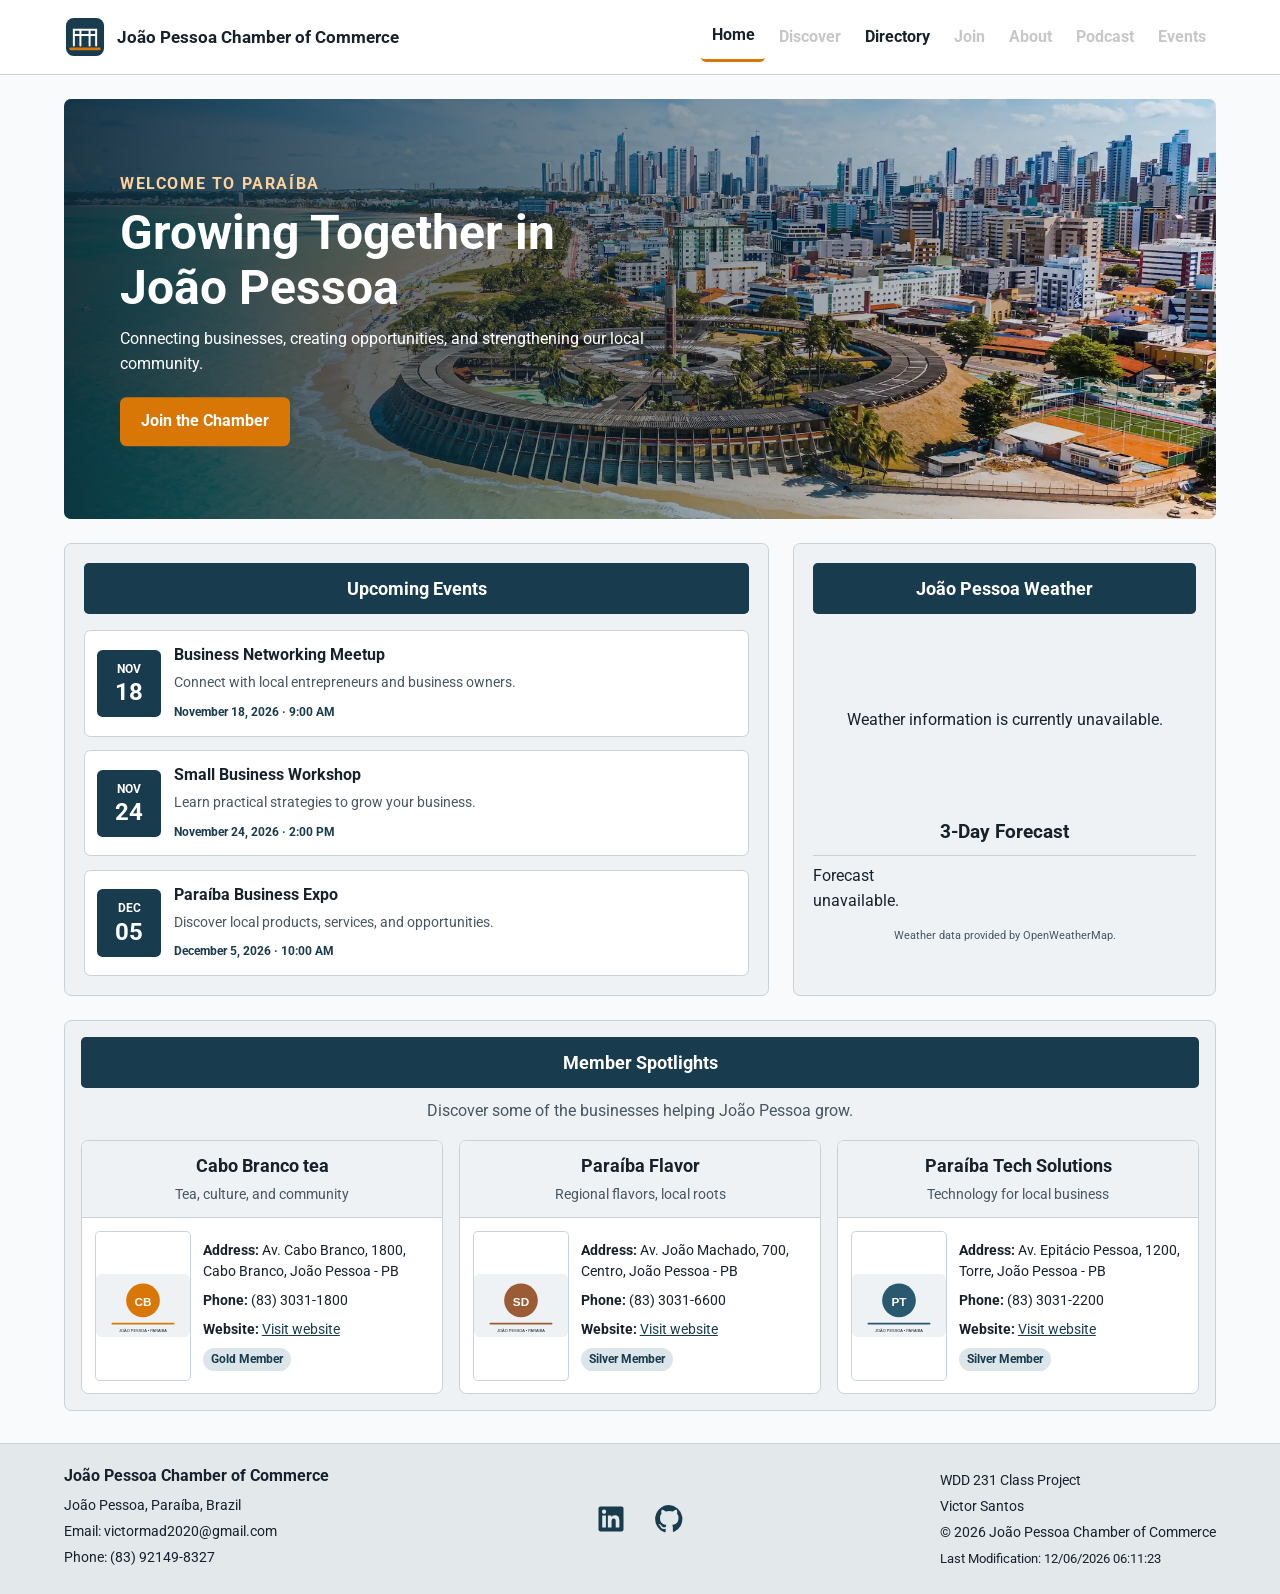
==== chamber/index.html @ 49c2b33f "Add homepage and weather functionality for João Pessoa Chamber of Commerce - Created index.html for " ====
<!DOCTYPE html>
<html lang="en">
<head>
    <meta charset="UTF-8">
    <meta name="viewport" content="width=device-width, initial-scale=1.0">

    <meta name="description" content="Welcome to the João Pessoa Chamber of Commerce. Discover local businesses, upcoming events, and opportunities to grow your business in Paraíba.">
    <meta name="author" content="Victor Santos">

    <!-- Open Graph -->
    <meta property="og:type" content="website">
    <meta property="og:title" content="Home | João Pessoa Chamber of Commerce">
    <meta property="og:description" content="Connect with local businesses and discover opportunities in João Pessoa, Paraíba.">
    <meta property="og:image" content="https://www.civitatis.com/blog/wp-content/uploads/2025/05/shutterstock_2360068173.jpg">
    <meta property="og:url" content="https://aokami-aka.github.io/wdd231/chamber/index.html">

    <title>Home | João Pessoa Chamber of Commerce</title>

    <link rel="icon" href="images/chamber-logo.svg" type="image/svg+xml">

    <link rel="preconnect" href="https://fonts.googleapis.com">
    <link rel="preconnect" href="https://fonts.gstatic.com" crossorigin>
    <link href="https://fonts.googleapis.com/css2?family=Roboto:wght@400;500;700&display=swap" rel="stylesheet">

    <link rel="stylesheet" href="styles/normalize.css">
    <link rel="stylesheet" href="styles/small.css">
    <link rel="stylesheet" href="styles/larger.css">

    <script src="scripts/navigation.js" defer></script>
    <script src="scripts/date.js" defer></script>
    <script src="scripts/home.js" defer></script>
</head>

<body>

    <header class="site-header">
        <a class="brand" href="index.html" aria-label="João Pessoa Chamber of Commerce home">
            <img src="images/chamber-logo.svg" alt="" width="48" height="48">
            <span>João Pessoa Chamber of Commerce</span>
        </a>

        <button class="menu-toggle" id="menuButton" type="button"
            aria-label="Open navigation menu"
            aria-expanded="false"
            aria-controls="primaryNav">
            <span class="menu-icon" aria-hidden="true"></span>
        </button>

        <nav class="primary-nav" id="primaryNav" aria-label="Main navigation">
            <a href="index.html" aria-current="page">Home</a>
            <a href="" style="color: var(--nolink)">Discover</a>
            <a href="directory.html">Directory</a>
            <a href="" style="color: var(--nolink)">Join</a>
            <a href="" style="color: var(--nolink)">About</a>
            <a href="" style="color: var(--nolink)">Podcast</a>
            <a href="" style="color: var(--nolink)">Events</a>
        </nav>
    </header>

    <main>

        <!-- Hero Section -->
        <section class="hero" aria-label="Welcome to João Pessoa">
            <img
                src="images/hero-image.webp"
                alt="Scenic view of João Pessoa"
                fetchpriority="high"
            >

            <div class="hero-content">
                <p class="hero-eyebrow">Welcome to Paraíba</p>
                <h1>Growing Together in João Pessoa</h1>
                <p>
                    Connecting businesses, creating opportunities,
                    and strengthening our local community.
                </p>
                <a href="join.html" class="hero-button">Join the Chamber</a>
            </div>
        </section>

        <!-- Events and Weather -->
        <div class="home-information">

            <!-- Events -->
            <section class="home-panel events-section">
                <h2 class="section-heading">Upcoming Events</h2>

                <div class="event-list">

                    <article class="event-card">
                        <div class="event-date">
                            <span>NOV</span>
                            <strong>18</strong>
                        </div>
                        <div class="event-content">
                            <h3>Business Networking Meetup</h3>
                            <p>Connect with local entrepreneurs and business owners.</p>
                            <span class="event-time">November 18, 2026 · 9:00 AM</span>
                        </div>
                    </article>

                    <article class="event-card">
                        <div class="event-date">
                            <span>NOV</span>
                            <strong>24</strong>
                        </div>
                        <div class="event-content">
                            <h3>Small Business Workshop</h3>
                            <p>Learn practical strategies to grow your business.</p>
                            <span class="event-time">November 24, 2026 · 2:00 PM</span>
                        </div>
                    </article>

                    <article class="event-card">
                        <div class="event-date">
                            <span>DEC</span>
                            <strong>05</strong>
                        </div>
                        <div class="event-content">
                            <h3>Paraíba Business Expo</h3>
                            <p>Discover local products, services, and opportunities.</p>
                            <span class="event-time">December 5, 2026 · 10:00 AM</span>
                        </div>
                    </article>

                </div>
            </section>

            <!-- Weather -->
            <section class="home-panel weather-section">
                <h2 class="section-heading">João Pessoa Weather</h2>

                <div class="current-weather" id="currentWeather">
                    <p>Loading current weather...</p>
                </div>

                <h3 class="forecast-heading">3-Day Forecast</h3>

                <div class="forecast-grid" id="weatherForecast">
                    <p>Loading forecast...</p>
                </div>

                <p class="weather-credit">
                    Weather data provided by OpenWeatherMap.
                </p>
            </section>

        </div>

        <!-- Member Spotlights -->
        <section class="spotlights-section">
            <h2 class="section-heading">Member Spotlights</h2>
            <p class="section-intro">
                Discover some of the businesses helping João Pessoa grow.
            </p>

            <div class="spotlight-grid" id="spotlightGrid">
                <p>Loading chamber members...</p>
            </div>
        </section>

    </main>

    <footer class="site-footer">

        <div class="footer-contact">
            <h2>João Pessoa Chamber of Commerce</h2>
            <p>João Pessoa, Paraíba, Brazil</p>
            <p>Email: victormad2020@gmail.com</p>
            <p>Phone: (83) 92149-8327</p>
        </div>

        <nav class="social-links" aria-label="Social media links">
            <a href="https://www.linkedin.com/in/victor-santos-967b633b7" target="_blank" rel="noopener noreferrer" aria-label="LinkedIn">
                <svg viewBox="0 0 24 24" aria-hidden="true"><path d="M20.45 2H3.55C2.69 2 2 2.68 2 3.52v16.96c0 .84.69 1.52 1.55 1.52h16.9c.86 0 1.55-.68 1.55-1.52V3.52c0-.84-.69-1.52-1.55-1.52ZM7.93 18.7H4.98V9.2h2.95v9.5ZM6.45 7.9a1.71 1.71 0 1 1 0-3.42 1.71 1.71 0 0 1 0 3.42Zm12.25 10.8h-2.94v-4.62c0-1.1-.02-2.52-1.54-2.52-1.54 0-1.78 1.2-1.78 2.44v4.7H9.5V9.2h2.82v1.3h.04c.39-.74 1.35-1.53 2.78-1.53 2.98 0 3.56 1.96 3.56 4.51v5.22Z"/></svg>
            </a>

            <a href="https://github.com/aokami-aka/wdd231" target="_blank" rel="noopener noreferrer" aria-label="GitHub profile">
                <svg viewBox="0 0 24 24" aria-hidden="true"><path d="M12 .8a11.2 11.2 0 0 0-3.5 21.8c.6.1.8-.3.8-.6v-2.1c-3.3.7-4-1.4-4-1.4-.5-1.3-1.3-1.6-1.3-1.6-1.1-.8.1-.8.1-.8 1.2.1 1.8 1.2 1.8 1.2 1.1 1.8 2.8 1.3 3.5 1 .1-.8.4-1.3.7-1.6-2.6-.3-5.3-1.3-5.3-5.8 0-1.3.5-2.3 1.2-3.1-.1-.3-.5-1.5.1-3.1 0 0 1-.3 3.2 1.2a11 11 0 0 1 5.8 0c2.2-1.5 3.2-1.2 3.2-1.2.6 1.6.2 2.8.1 3.1.8.8 1.2 1.8 1.2 3.1 0 4.5-2.7 5.5-5.3 5.8.4.3.8 1 .8 2v3c0 .3.2.7.8.6A11.2 11.2 0 0 0 12 .8Z"/></svg>
            </a>
        </nav>

        <div class="footer-development">
            <p>WDD 231 Class Project</p>
            <p>Victor Santos</p>
            <p>© <span id="currentyear"></span> João Pessoa Chamber of Commerce</p>
            <p class="last-modified">Last Modification: <span id="lastModified"></span></p>
        </div>

    </footer>

</body>
</html>
---- chamber/styles/small.css ----
/* Mobile-first styles matching the WDD231 homepage */

:root {
    --ink: #17212b;
    --nav: #183b4e;
    --nav-hover: #28596e;
    --accent: #d97706;
    --paper: #ffffff;
    --surface: #eef2f4;
    --line: #c8d2d8;
    --muted: #485661;
    --nolink: #c7c7c7;
}

* {
    box-sizing: border-box;
}

html {
    -webkit-text-size-adjust: 100%;
}

body {
    margin: 0;
    color: var(--ink);
    background: #f8fafb;
    font-family: "Roboto", Arial, sans-serif;
    line-height: 1.55;
}

img,
svg {
    max-width: 100%;
}

/* HEADER */

.site-header {
    display: grid;
    grid-template-columns: 1fr auto;
    align-items: center;
    gap: .75rem;
    padding: .75rem 1rem;
    background: var(--paper);
    border-bottom: 1px solid var(--line);
}

.brand {
    display: flex;
    align-items: center;
    gap: .7rem;
    min-width: 0;
    color: var(--ink);
    text-decoration: none;
    font-size: 1.05rem;
    font-weight: 700;
}

.brand img {
    width: 42px;
    height: 42px;
    flex: 0 0 auto;
}

.menu-toggle {
    display: grid;
    place-items: center;
    width: 44px;
    height: 44px;
    border: 2px solid var(--nav);
    border-radius: .35rem;
    color: var(--nav);
    background: white;
    cursor: pointer;
}

.menu-icon,
.menu-icon::before,
.menu-icon::after {
    display: block;
    width: 22px;
    height: 2px;
    background: currentColor;
    content: "";
}

.menu-icon {
    position: relative;
}

.menu-icon::before {
    position: absolute;
    top: -7px;
}

.menu-icon::after {
    position: absolute;
    top: 7px;
}

/* MOBILE NAVIGATION */

.primary-nav {
    display: none;
    grid-column: 1 / -1;
}

.primary-nav.open {
    display: flex;
    flex-direction: column;
    gap: .35rem;
}

.primary-nav a {
    display: block;
    padding: .8rem 1rem;
    color: white;
    background: var(--nav);
    border-radius: .3rem;
    text-decoration: none;
    font-weight: 700;
}

.primary-nav a[aria-current="page"] {
    border-bottom: 4px solid var(--accent);
}

.primary-nav a:hover,
.primary-nav a:focus-visible {
    background: var(--nav-hover);
}

/* MAIN CONTENT */

main {
    width: min(100% - 1.25rem, 72rem);
    margin: 1rem auto 2rem;
}

h1 {
    margin: .2rem 0 .5rem;
    font-size: clamp(1.7rem, 5vw, 2.2rem);
    line-height: 1.2;
}

.intro {
    margin: 0 0 1rem;
    color: var(--muted);
}

.directory-section {
    min-width: 0;
}

/* GRID AND LIST BUTTONS */

.view-controls {
    display: flex;
    justify-content: center;
    gap: .6rem;
    margin: 1.25rem 0 .75rem;
}

.view-button {
    min-width: 6.5rem;
    min-height: 42px;
    padding: .45rem .8rem;
    border: 1px solid #82919a;
    border-radius: .4rem;
    color: var(--ink);
    background: #e0e5e8;
    font: inherit;
    font-weight: 700;
    cursor: pointer;
}

.view-button:hover,
.view-button:focus-visible {
    outline: 2px solid var(--accent);
    outline-offset: 2px;
}

.view-button.active {
    color: white;
    background: var(--nav);
    border-color: var(--nav);
}

.directory-status {
    margin: .75rem 0 1rem;
    color: var(--muted);
    text-align: center;
}

/* MEMBER GRID */

.member-grid {
    display: grid;
    grid-template-columns: 1fr;
    gap: 1rem;
}

.member-card {
    min-width: 0;
    display: flex;
    flex-direction: column;
    background: var(--surface);
    border: 1px solid var(--line);
    border-radius: .45rem;
    overflow: hidden;
}

/* BUSINESS HEADING */

.member-heading {
    padding: .6rem .8rem;
    text-align: center;
    border-bottom: 1px solid var(--line);
}

.member-heading h2 {
    margin: 0;
    font-size: 1.1rem;
    line-height: 1.35;
}

.member-heading p {
    margin: .1rem 0 0;
    color: var(--muted);
    font-size: .85rem;
}

/* BUSINESS IMAGE AND DETAILS */

.member-details {
    display: grid;
    grid-template-columns: 5rem minmax(0, 1fr);
    align-items: start;
    gap: .7rem;
    padding: .8rem;
    min-width: 0;
}

/* Image frame hides the unwanted bottom text strip */

.member-logo-frame {
    width: 5rem;
    aspect-ratio: 1;
    overflow: hidden;
    border: 1px solid var(--line);
    border-radius: .3rem;
    background: white;
}

.member-logo {
    display: block;
    width: 100%;
    height: 100%;
    object-fit: cover;
    object-position: center top;
    transform: scale(1.22);
    transform-origin: center top;
}

.member-info {
    min-width: 0;
    font-size: .85rem;
    overflow-wrap: anywhere;
}

.member-info p {
    margin: 0 0 .4rem;
}

.member-info p:last-of-type {
    margin-bottom: .25rem;
}

.member-info a {
    color: var(--nav);
    text-decoration: underline;
    text-underline-offset: 2px;
}

.member-info a:hover,
.member-info a:focus-visible {
    color: var(--accent);
}

.membership {
    display: inline-block;
    margin-top: .25rem;
    padding: .15rem .5rem;
    border-radius: 1rem;
    color: var(--nav);
    background: #dce5e9;
    font-size: .75rem;
    font-weight: 700;
}

/* LIST VIEW - MOBILE */

.member-grid.list-view {
    grid-template-columns: 1fr;
    gap: .65rem;
}

.list-view .member-card {
    display: grid;
    grid-template-columns: 1fr;
}

.list-view .member-heading {
    text-align: center;
}

.list-view .member-details {
    grid-template-columns: 5rem minmax(0, 1fr);
}

/* FOOTER */

.site-footer {
    display: grid;
    gap: 1rem;
    padding: 1.25rem;
    background: #e3e8eb;
    border-top: 1px solid var(--line);
    text-align: center;
    font-size: .9rem;
}

.site-footer p {
    margin: .25rem 0;
}

.footer-contact h2 {
    margin: 0 0 .35rem;
    font-size: 1rem;
}

.social-links {
    display: flex;
    justify-content: center;
    align-items: center;
    gap: 1.2rem;
}

.social-links a {
    display: inline-flex;
    width: 38px;
    height: 38px;
    align-items: center;
    justify-content: center;
    color: var(--nav);
}

.social-links a:hover,
.social-links a:focus-visible {
    color: var(--accent);
}

.social-links svg {
    width: 30px;
    height: 30px;
    fill: currentColor;
}

.last-modified {
    overflow-wrap: anywhere;
    font-size: .8rem;
}

/* VERY SMALL SCREENS */

@media (max-width: 360px) {
    .brand {
        font-size: .9rem;
    }

    .member-details {
        grid-template-columns: 4.5rem minmax(0, 1fr);
        gap: .55rem;
    }

    .member-logo-frame {
        width: 4.5rem;
    }
}

/* REDUCED MOTION */

@media (prefers-reduced-motion: no-preference) {
    .primary-nav a,
    .view-button,
    .social-links a {
        transition: background-color .15s ease, color .15s ease;
    }
}


/* ==========================================
   HOME PAGE
========================================== */

/* Hero */

.hero {
    position: relative;
    min-height: 340px;
    overflow: hidden;
    border-radius: .45rem;
    margin-bottom: 1.5rem;
    background: var(--nav);
}

.hero > img {
    display: block;
    width: 100%;
    height: 340px;
    object-fit: cover;
    object-position: center;
}

.hero::after {
    content: "";
    position: absolute;
    inset: 0;
    background: linear-gradient(
        90deg,
        rgba(13, 35, 48, .88),
        rgba(13, 35, 48, .45),
        rgba(13, 35, 48, .05)
    );
}

.hero-content {
    position: absolute;
    z-index: 1;
    top: 50%;
    left: 1.25rem;
    right: 1.25rem;
    transform: translateY(-50%);
    max-width: 34rem;
    color: white;
}

.hero-eyebrow {
    margin: 0 0 .5rem;
    color: #ffd29b;
    font-weight: 700;
    text-transform: uppercase;
    letter-spacing: .1em;
}

.hero-content h1 {
    margin: 0 0 .75rem;
    font-size: clamp(1.8rem, 6vw, 2.8rem);
    line-height: 1.15;
}

.hero-content > p:not(.hero-eyebrow) {
    margin: 0 0 1.25rem;
    font-size: 1rem;
}

.hero-button {
    display: inline-block;
    padding: .75rem 1.3rem;
    color: white;
    background: var(--accent);
    border-radius: .4rem;
    text-decoration: none;
    font-weight: 700;
}

.hero-button:hover,
.hero-button:focus-visible {
    background: #b85f04;
    outline: 2px solid white;
    outline-offset: 3px;
}

/* Shared home sections */

.home-information {
    display: grid;
    grid-template-columns: 1fr;
    gap: 1.25rem;
    margin-bottom: 1.5rem;
}

.home-panel,
.spotlights-section {
    min-width: 0;
    padding: 1rem;
    background: var(--surface);
    border: 1px solid var(--line);
    border-radius: .45rem;
}

.section-heading {
    margin: 0 0 1rem;
    padding: .7rem;
    color: white;
    background: var(--nav);
    border-radius: .3rem;
    text-align: center;
    font-size: 1.15rem;
}

.section-intro {
    margin: -.3rem 0 1rem;
    color: var(--muted);
    text-align: center;
}

/* Events */

.event-list {
    display: grid;
    gap: .85rem;
}

.event-card {
    display: grid;
    grid-template-columns: 4rem minmax(0, 1fr);
    gap: .8rem;
    align-items: center;
    padding: .75rem;
    background: white;
    border: 1px solid var(--line);
    border-radius: .4rem;
}

.event-date {
    display: flex;
    flex-direction: column;
    align-items: center;
    justify-content: center;
    min-height: 4.2rem;
    padding: .4rem;
    color: white;
    background: var(--nav);
    border-radius: .35rem;
}

.event-date span {
    font-size: .75rem;
    font-weight: 700;
}

.event-date strong {
    font-size: 1.5rem;
    line-height: 1.2;
}

.event-content {
    min-width: 0;
}

.event-content h3 {
    margin: 0 0 .25rem;
    font-size: 1rem;
}

.event-content p {
    margin: 0 0 .35rem;
    color: var(--muted);
    font-size: .85rem;
}

.event-time {
    color: var(--nav);
    font-size: .78rem;
    font-weight: 700;
}

/* Weather */

.current-weather {
    display: flex;
    flex-direction: column;
    align-items: center;
    justify-content: center;
    min-height: 180px;
    padding: .5rem;
    text-align: center;
}

.current-weather img {
    width: 90px;
    height: 90px;
    object-fit: contain;
}

.current-temperature {
    margin: -.3rem 0;
    color: var(--nav);
    font-size: 2.5rem;
    font-weight: 700;
}

.weather-description {
    margin: .25rem 0;
    font-size: 1.1rem;
    font-weight: 500;
    text-transform: capitalize;
}

.forecast-heading {
    margin: .5rem 0;
    padding-bottom: .5rem;
    border-bottom: 1px solid var(--line);
    text-align: center;
}

.forecast-grid {
    display: grid;
    grid-template-columns: repeat(3, minmax(0, 1fr));
    gap: .5rem;
}

.forecast-card {
    min-width: 0;
    padding: .5rem .2rem;
    text-align: center;
    background: white;
    border: 1px solid var(--line);
    border-radius: .35rem;
}

.forecast-card h4 {
    margin: 0;
    color: var(--nav);
}

.forecast-card img {
    display: block;
    width: 50px;
    height: 50px;
    margin: 0 auto;
    object-fit: contain;
}

.forecast-card p {
    margin: 0;
    font-size: .8rem;
    font-weight: 700;
}

.weather-credit {
    margin: .8rem 0 0;
    color: var(--muted);
    text-align: center;
    font-size: .7rem;
}

/* Member Spotlights */

.spotlights-section {
    margin-bottom: 1.5rem;
}

.spotlight-grid {
    display: grid;
    grid-template-columns: 1fr;
    gap: 1rem;
}

.spotlight-card {
    min-width: 0;
    overflow: hidden;
    background: white;
    border: 1px solid var(--line);
    border-radius: .45rem;
}

.spotlight-heading {
    padding: .75rem;
    text-align: center;
    background: var(--surface);
    border-bottom: 1px solid var(--line);
}

.spotlight-heading h3 {
    margin: 0;
    font-size: 1.1rem;
}

.spotlight-heading p {
    margin: .2rem 0 0;
    color: var(--muted);
    font-size: .85rem;
}

.spotlight-details {
    display: grid;
    grid-template-columns: minmax(5rem, 6rem) minmax(0, 1fr);
    gap: .75rem;
    align-items: center;
    padding: .8rem;
}

.spotlight-logo {
    display: block;
    width: 100%;
    max-height: 150px;
    aspect-ratio: 3 / 2;
    object-fit: contain;
    background: white;
    border: 1px solid var(--line);
    border-radius: .3rem;
}

.spotlight-info {
    min-width: 0;
    overflow-wrap: anywhere;
    font-size: .85rem;
}

.spotlight-info p {
    margin: 0 0 .5rem;
}

.spotlight-info p:last-of-type {
    margin-bottom: .25rem;
}

.spotlight-info a {
    color: var(--nav);
}

@media (max-width: 360px) {
    .hero-content {
        left: .85rem;
        right: .85rem;
    }

    .hero-content h1 {
        font-size: 1.65rem;
    }

    .spotlight-details {
        grid-template-columns: 5rem minmax(0, 1fr);
        gap: .5rem;
        padding: .6rem;
    }

    .event-card {
        grid-template-columns: 3.5rem minmax(0, 1fr);
        gap: .5rem;
    }
}
---- chamber/styles/larger.css ----
/* Larger-screen layout and horizontal navigation */

@media (min-width: 40rem) {

    .site-header {
        grid-template-columns: auto 1fr;
        padding: .75rem max(1rem, calc((100% - 72rem) / 2));
    }

    .menu-toggle {
        display: none;
    }

    .primary-nav {
        display: flex;
        grid-column: auto;
        justify-content: flex-end;
        align-items: center;
        flex-wrap: wrap;
        gap: .2rem;
    }

    .primary-nav a {
        padding: .7rem .65rem;
        color: var(--ink);
        background: transparent;
        border-radius: .3rem;
    }

    .primary-nav a[aria-current="page"] {
        border-bottom: 3px solid var(--accent);
    }

    .primary-nav a:hover,
    .primary-nav a:focus-visible {
        color: white;
        background: var(--nav-hover);
    }

    main {
        margin-top: 1.5rem;
    }

    /* Two-column directory */

    .member-grid {
        grid-template-columns: repeat(2, minmax(0, 1fr));
    }

    .member-details {
        grid-template-columns: 5.5rem minmax(0, 1fr);
    }

    .member-logo-frame {
        width: 5.5rem;
    }

    /* List view */

    .member-grid.list-view {
        grid-template-columns: 1fr;
    }

    .list-view .member-card {
        grid-template-columns: minmax(12rem, 1fr) 2fr;
        align-items: center;
    }

    .list-view .member-heading {
        text-align: left;
        padding: .8rem 1rem;
        border-bottom: 0;
    }

    .list-view .member-details {
        grid-template-columns: 5.5rem minmax(0, 1fr);
    }

    /* Footer */

    .site-footer {
        grid-template-columns: 1fr auto 1fr;
        align-items: center;
        text-align: left;
        padding: 1.25rem max(1rem, calc((100% - 72rem) / 2));
    }

    .social-links {
        justify-content: center;
    }

    .footer-development {
        justify-self: end;
    }
}

@media (min-width: 60rem) {

    /* Three-column desktop directory */

    .member-grid {
        grid-template-columns: repeat(3, minmax(0, 1fr));
        gap: 1rem;
    }

    .member-details {
        grid-template-columns: 6rem minmax(0, 1fr);
        gap: .75rem;
    }

    .member-logo-frame {
        width: 6rem;
    }

    /* Full-width list view */

    .member-grid.list-view {
        grid-template-columns: 1fr;
    }

    .list-view .member-card {
        grid-template-columns: minmax(14rem, 1fr) 2fr;
    }

    .list-view .member-details {
        grid-template-columns: 6rem minmax(0, 1fr);
    }
}


/* ==========================================
   HOME PAGE - LARGER SCREENS
========================================== */

@media (min-width: 40rem) {

    .hero {
        min-height: 380px;
    }

    .hero > img {
        height: 380px;
    }

    .hero-content {
        left: 2.5rem;
    }

    .hero-content h1 {
        font-size: 2.6rem;
    }

    .home-information {
        grid-template-columns: 1.2fr .8fr;
        align-items: stretch;
    }

    .home-panel {
        padding: 1.2rem;
    }

    .spotlight-grid {
        grid-template-columns: repeat(2, minmax(0, 1fr));
    }

    .spotlight-details {
        grid-template-columns: 6rem minmax(0, 1fr);
    }
}

@media (min-width: 60rem) {

    .hero {
        min-height: 420px;
    }

    .hero > img {
        height: 420px;
    }

    .hero-content {
        left: 3.5rem;
    }

    .hero-content h1 {
        font-size: 3rem;
    }

    .home-information {
        grid-template-columns: 1.25fr .75fr;
        gap: 1.5rem;
    }

    .spotlight-grid {
        grid-template-columns: repeat(3, minmax(0, 1fr));
    }

    .spotlight-details {
        grid-template-columns: 6rem minmax(0, 1fr);
    }
}
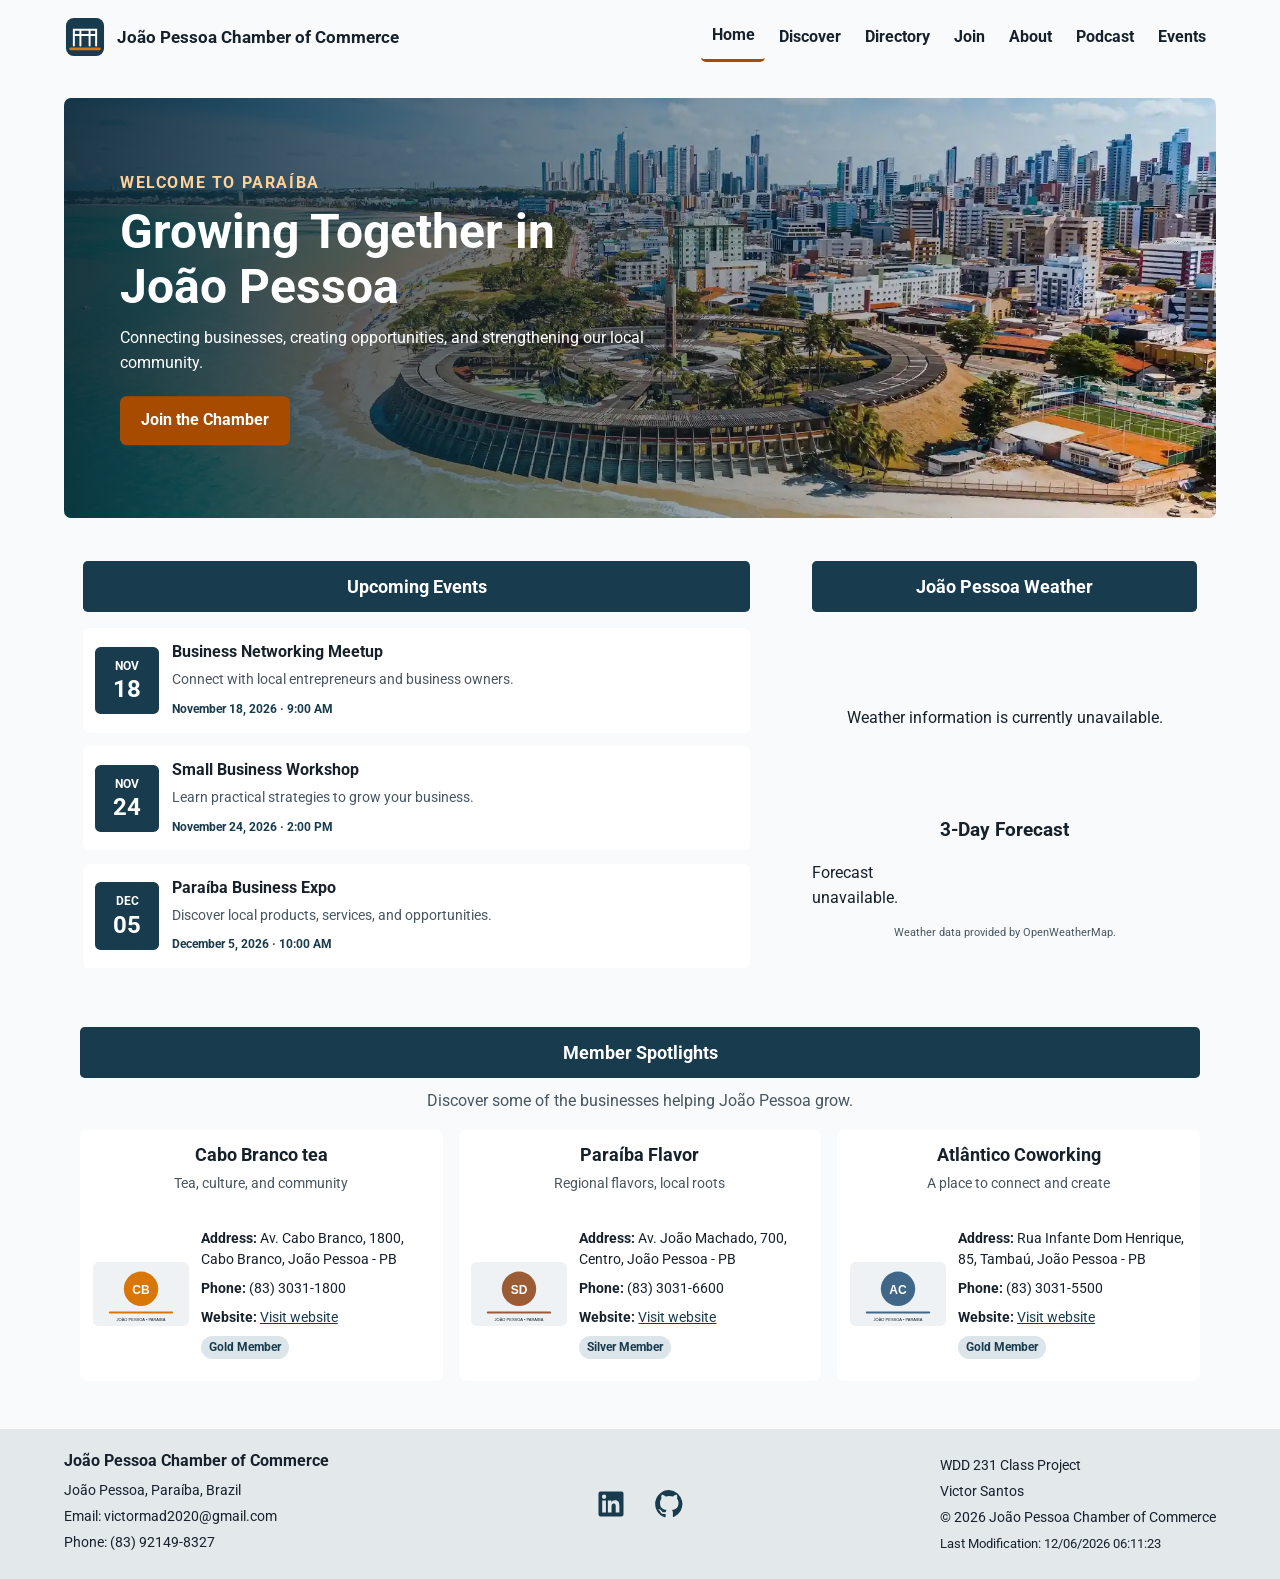
==== commit c8ed5c9e: "Update navigation links, enhance styles, and optimize images for better user experience" ====
--- a/chamber/index.html
+++ b/chamber/index.html
@@ -12,7 +12,7 @@
     <meta property="og:type" content="website">
     <meta property="og:title" content="Home | João Pessoa Chamber of Commerce">
     <meta property="og:description" content="Connect with local businesses and discover opportunities in João Pessoa, Paraíba.">
-    <meta property="og:image" content="https://www.civitatis.com/blog/wp-content/uploads/2025/05/shutterstock_2360068173.jpg">
+    <meta property="og:image" content="https://aokami-aka.github.io/wdd231/chamber/images/chamber-logo.svg">
     <meta property="og:url" content="https://aokami-aka.github.io/wdd231/chamber/index.html">
 
     <title>Home | João Pessoa Chamber of Commerce</title>
@@ -49,12 +49,12 @@
 
         <nav class="primary-nav" id="primaryNav" aria-label="Main navigation">
             <a href="index.html" aria-current="page">Home</a>
-            <a href="" style="color: var(--nolink)">Discover</a>
+            <a href="discover.html">Discover</a>
             <a href="directory.html">Directory</a>
-            <a href="" style="color: var(--nolink)">Join</a>
-            <a href="" style="color: var(--nolink)">About</a>
-            <a href="" style="color: var(--nolink)">Podcast</a>
-            <a href="" style="color: var(--nolink)">Events</a>
+            <a href="join.html">Join</a>
+            <a href="about.html">About</a>
+            <a href="podcast.html">Podcast</a>
+            <a href="events.html">Events</a>
         </nav>
     </header>
 
--- a/chamber/styles/small.css
+++ b/chamber/styles/small.css
@@ -4,12 +4,8 @@
     --ink: #17212b;
     --nav: #183b4e;
     --nav-hover: #28596e;
-    --accent: #d97706;
-    --paper: #ffffff;
-    --surface: #eef2f4;
-    --line: #c8d2d8;
+    --accent: #a64b00;
     --muted: #485661;
-    --nolink: #c7c7c7;
 }
 
 * {
@@ -302,20 +298,26 @@
 
 .member-grid.list-view {
     grid-template-columns: 1fr;
-    gap: .65rem;
+    gap: .5rem;
 }
 
 .list-view .member-card {
-    display: grid;
-    grid-template-columns: 1fr;
+    display: block;
 }
 
 .list-view .member-heading {
-    text-align: center;
+    border-bottom: 0;
+    text-align: left;
+    padding-left: 1rem;
 }
 
 .list-view .member-details {
-    grid-template-columns: 5rem minmax(0, 1fr);
+    display: block;
+    padding: .55rem 1rem;
+}
+
+.list-view .member-logo {
+    display: none;
 }
 
 /* FOOTER */
@@ -468,7 +470,7 @@
     display: inline-block;
     padding: .75rem 1.3rem;
     color: white;
-    background: var(--accent);
+    background-color: #a64b00;
     border-radius: .4rem;
     text-decoration: none;
     font-weight: 700;
@@ -752,3 +754,17 @@
         gap: .5rem;
     }
 }
+
+/* List view: completely remove business images and their space */
+.member-grid.list-view .member-details {
+    display: block;
+}
+
+.member-grid.list-view .member-logo {
+    display: none !important;
+}
+
+.member-grid.list-view .member-info {
+    width: 100%;
+    min-width: 0;
+}
--- a/chamber/styles/larger.css
+++ b/chamber/styles/larger.css
@@ -1,3 +1,5 @@
+
+
 /* Larger-screen layout and horizontal navigation */
 
 @media (min-width: 40rem) {
@@ -61,11 +63,6 @@
         grid-template-columns: 1fr;
     }
 
-    .list-view .member-card {
-        grid-template-columns: minmax(12rem, 1fr) 2fr;
-        align-items: center;
-    }
-
     .list-view .member-heading {
         text-align: left;
         padding: .8rem 1rem;
@@ -116,14 +113,6 @@
 
     .member-grid.list-view {
         grid-template-columns: 1fr;
-    }
-
-    .list-view .member-card {
-        grid-template-columns: minmax(14rem, 1fr) 2fr;
-    }
-
-    .list-view .member-details {
-        grid-template-columns: 6rem minmax(0, 1fr);
     }
 }
 
